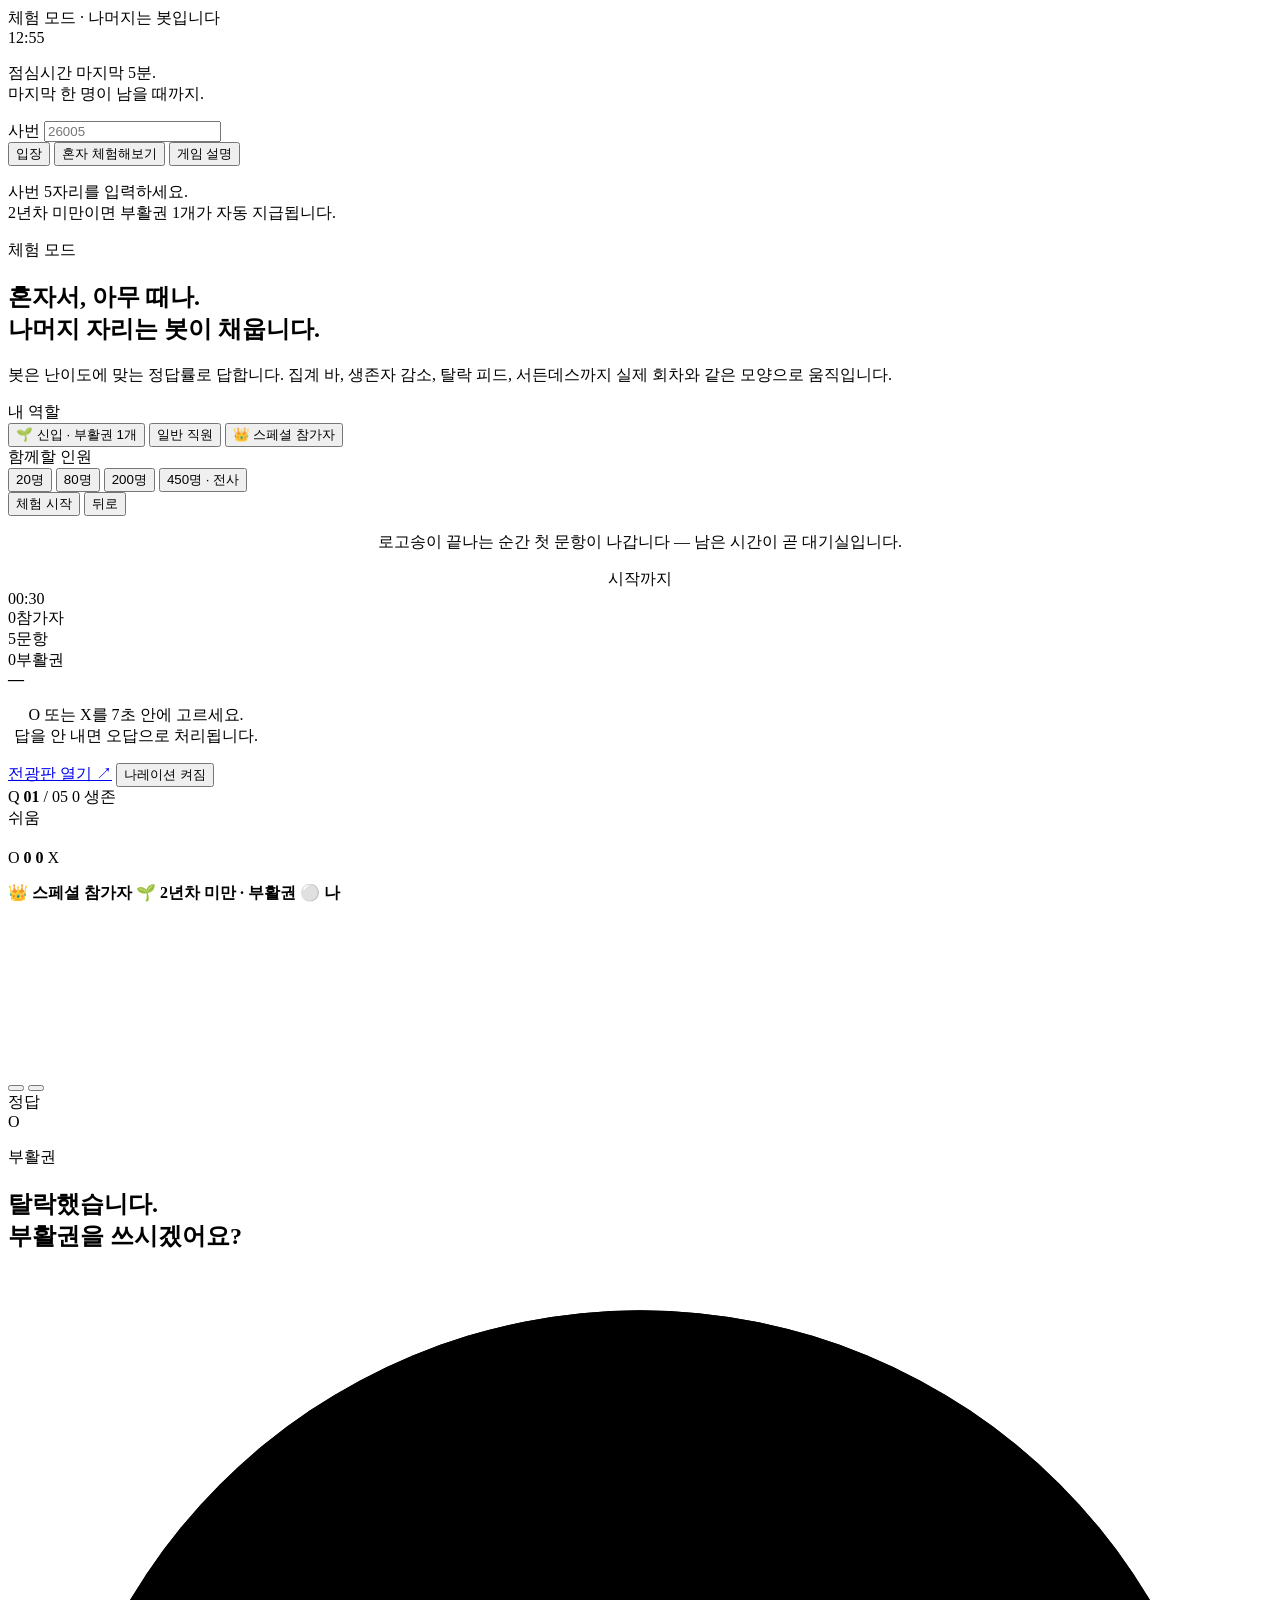
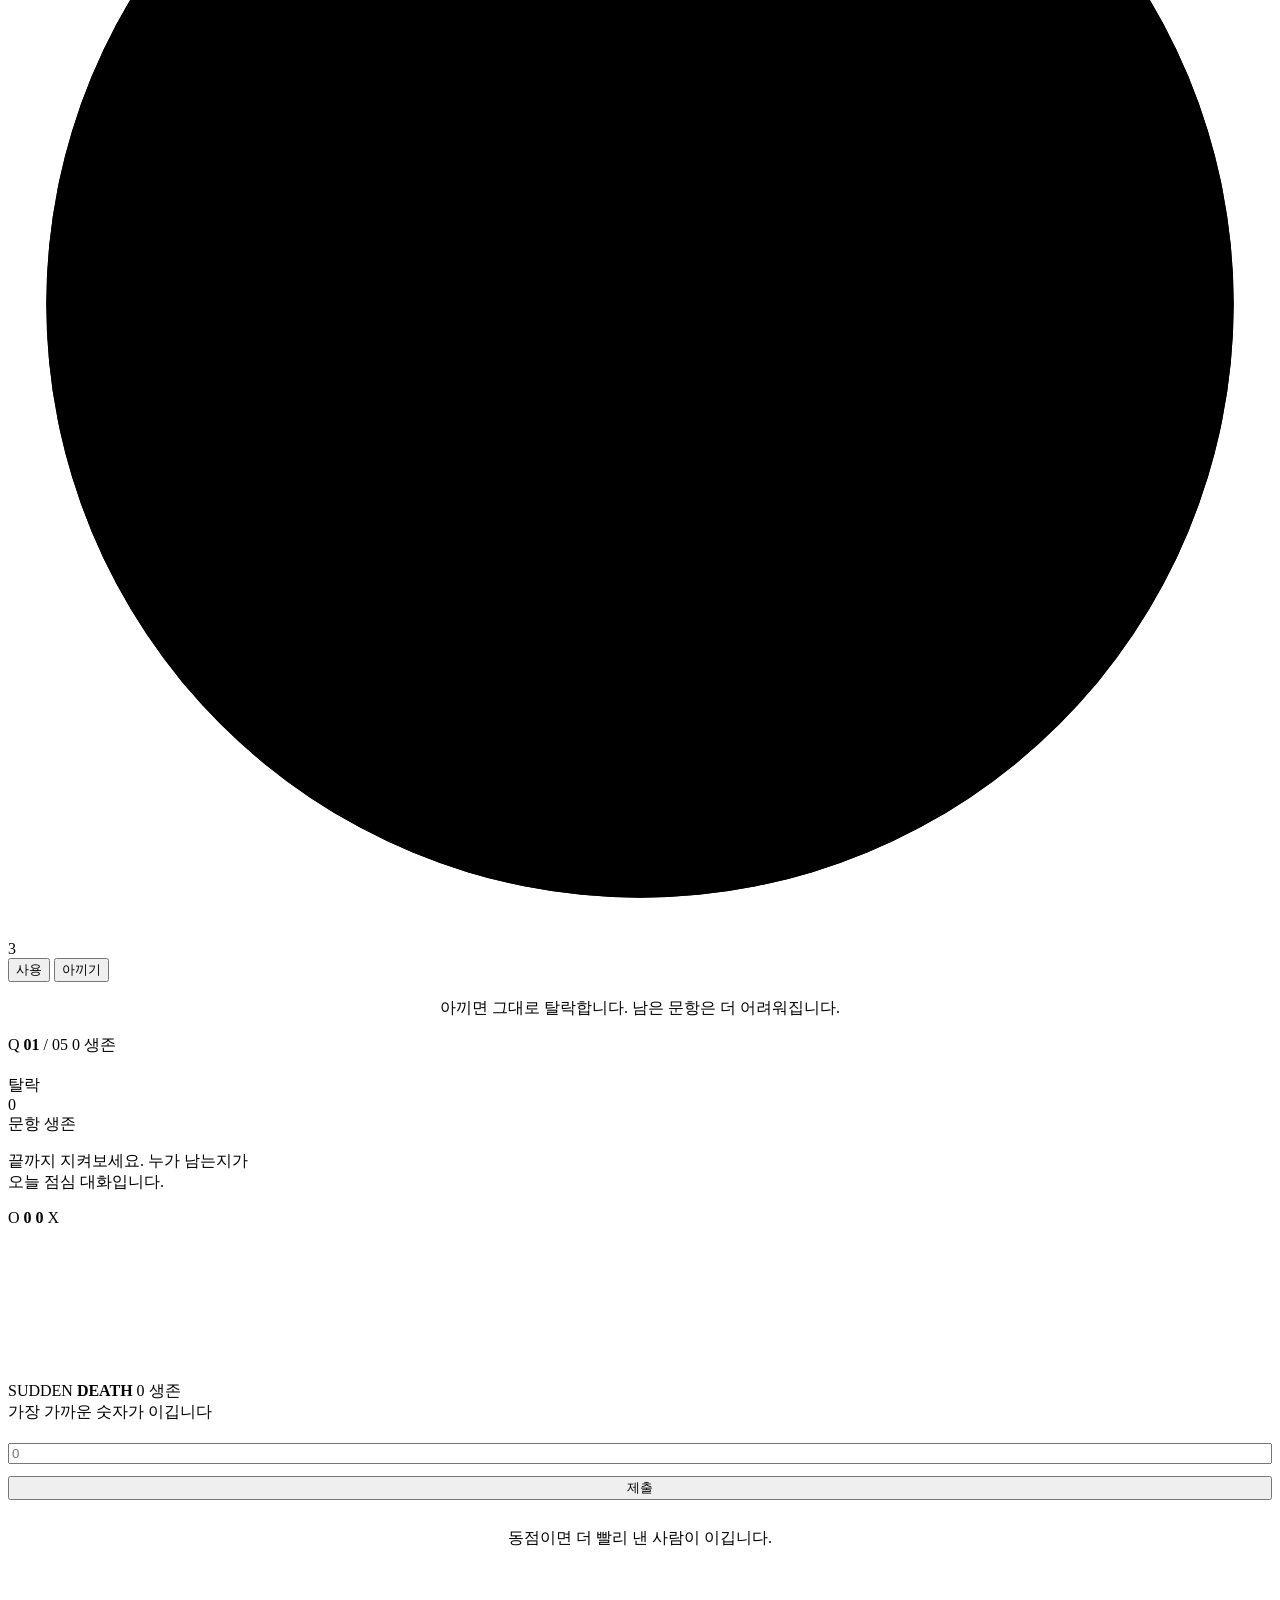
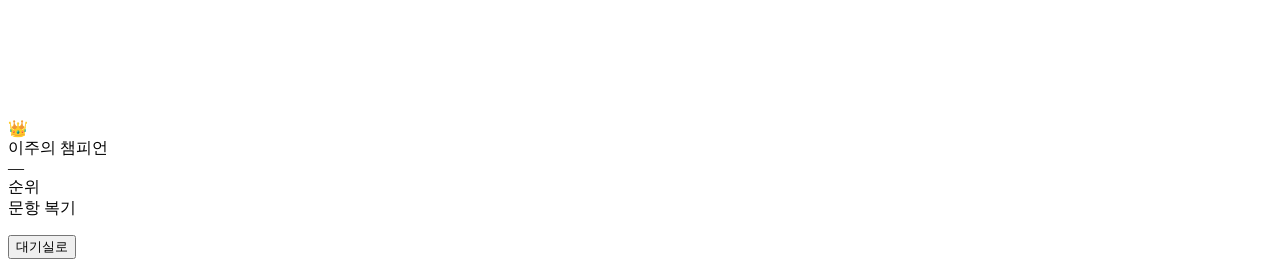
==== public/index.html @ fe52c565 "12시 55분은 서버가 지킨다 — 자동 개장, 전원 공통 로고송, 곡이 끝나면 시작 매주 월 12:50(KST) 서버가 스스로 대기실을 열고 12:55 정각 1번 문항 (리허설 오" ====
<!doctype html>
<html lang="ko">
<head>
<meta charset="utf-8">
<meta name="viewport" content="width=device-width, initial-scale=1, maximum-scale=1, viewport-fit=cover">
<meta name="theme-color" content="#EFEBE1">
<title>12:55</title>
<link rel="stylesheet" href="style.css">
</head>
<body data-screen="login">

<div class="guides" aria-hidden="true"></div>

<div class="demo-strip" id="demo-strip" aria-hidden="true">체험 모드 · 나머지는 봇입니다</div>

<!-- ══════════════════════════════════ 로그인 -->
<section class="screen" id="s-login">
  <div class="clock" aria-label="12시 55분">12<span class="colon">:</span>55</div>
  <p class="tagline">점심시간 마지막 5분.<br>마지막 한 명이 남을 때까지.</p>

  <form class="login-form" id="login-form" autocomplete="off">
    <div class="field">
      <label class="label" for="empId">사번</label>
      <input id="empId" name="empId" inputmode="numeric" pattern="\d{5}" maxlength="5"
             placeholder="26005" aria-describedby="login-hint" required>
    </div>
    <button class="btn btn-primary" type="submit" id="join-btn">입장</button>
    <button class="btn" type="button" id="demo-open">혼자 체험해보기</button>
    <button class="btn" type="button" id="spec-open">게임 설명</button>
    <p class="error" id="login-error" role="alert"></p>
    <p class="hint" id="login-hint">사번 5자리를 입력하세요.<br>2년차 미만이면 부활권 1개가 자동 지급됩니다.</p>
  </form>
</section>

<!-- ══════════════════════════════════ 체험 모드 -->
<section class="screen" id="s-demo">
  <div class="demo-body">
    <div>
      <div class="label">체험 모드</div>
      <h1 class="demo-title">혼자서, 아무 때나.<br>나머지 자리는 봇이 채웁니다.</h1>
      <p class="hint">봇은 난이도에 맞는 정답률로 답합니다. 집계 바, 생존자 감소, 탈락 피드, 서든데스까지 실제 회차와 같은 모양으로 움직입니다.</p>
    </div>

    <div class="opt" id="opt-role">
      <div class="label">내 역할</div>
      <div class="chips">
        <button class="chip" type="button" data-role="new" aria-pressed="true">🌱 신입 · 부활권 1개</button>
        <button class="chip" type="button" data-role="normal" aria-pressed="false">일반 직원</button>
        <button class="chip" type="button" data-role="vip" aria-pressed="false">👑 스페셜 참가자</button>
      </div>
    </div>

    <div class="opt">
      <div class="label">함께할 인원</div>
      <div class="chips">
        <button class="chip" type="button" data-bots="20" aria-pressed="false">20명</button>
        <button class="chip" type="button" data-bots="80" aria-pressed="true">80명</button>
        <button class="chip" type="button" data-bots="200" aria-pressed="false">200명</button>
        <button class="chip" type="button" data-bots="450" aria-pressed="false">450명 · 전사</button>
      </div>
    </div>

    <div class="demo-actions">
      <button class="btn btn-primary" id="demo-start">체험 시작</button>
      <button class="btn" id="demo-back">뒤로</button>
    </div>
    <p class="hint" style="text-align:center">로고송이 끝나는 순간 첫 문항이 나갑니다 — 남은 시간이 곧 대기실입니다.</p>
    <p class="error" id="demo-error" role="alert"></p>
  </div>
</section>

<!-- ══════════════════════════════════ 대기실 -->
<section class="screen" id="s-lobby">
  <p class="greeting" id="lobby-greet" role="status" aria-live="polite"></p>
  <p class="hint" id="next-game" hidden style="text-align:center"></p>
  <div class="label" style="text-align:center">시작까지</div>

  <div class="dial">
    <div class="ring"></div>
    <div class="ring ring-2"></div>
    <div class="countdown mono" id="lobby-countdown">00:30</div>
  </div>

  <div class="stat-row">
    <div class="stat"><span class="v mono" id="lobby-joined">0</span><span class="k">참가자</span></div>
    <div class="stat"><span class="v mono" id="lobby-questions">5</span><span class="k">문항</span></div>
    <div class="stat"><span class="v mono" id="lobby-revives">0</span><span class="k">부활권</span></div>
  </div>

  <div class="me-card" id="me-card">
    <strong id="me-name">—</strong>
    <span class="dept" id="me-dept"></span>
    <span id="me-badges"></span>
  </div>

  <p class="hint" style="text-align:center;max-width:32ch">
    O 또는 X를 7초 안에 고르세요.<br>답을 안 내면 오답으로 처리됩니다.
  </p>

  <button class="btn" id="lobby-demo" hidden>혼자 체험해보기</button>

  <div class="lobby-links">
    <a href="/board.html" target="_blank" rel="noopener">전광판 열기 ↗</a>
    <button type="button" id="narration-toggle" aria-pressed="true">나레이션 켜짐</button>
  </div>
</section>

<!-- ══════════════════════════════════ 문항 진행 -->
<section class="screen" id="s-question">
  <header class="topbar">
    <span class="qnum mono">Q <b id="q-index">01</b> / <span id="q-total">05</span></span>
    <span class="alive-chip mono"><i class="dot"></i><span id="q-alive">0</span> 생존</span>
  </header>

  <div class="timer" id="q-timer"><div class="fill" id="q-timer-fill"></div></div>

  <div class="qbody">
    <span class="diff" id="q-diff" data-d="easy"><i></i><i></i><i></i> <span id="q-diff-text">쉬움</span></span>
    <h1 class="qtext" id="q-text"></h1>
  </div>

  <div class="tally">
    <div class="tally-bar" aria-hidden="true">
      <span class="t-o" id="bar-o"></span>
      <span class="t-x" id="bar-x"></span>
    </div>
    <div class="tally-nums mono">
      <span>O <b id="num-o">0</b></span>
      <span><b id="num-x">0</b> X</span>
    </div>
    <p class="blind-note" id="blind-note" hidden></p>
  </div>

  <p class="caption" id="caption" role="status" aria-live="polite"></p>

  <div class="badge-legend" aria-hidden="true">
    <span>👑 <b>스페셜 참가자</b></span>
    <span>🌱 <b>2년차 미만 · 부활권</b></span>
    <span>⚪ <b>나</b></span>
  </div>

  <p class="send-state" id="send-state" role="status" aria-live="polite"></p>

  <p class="arm-note" id="q-arm-note" role="status" aria-live="polite" hidden>문항을 읽어드리는 중입니다</p>

  <!-- 게임장이 곧 버튼이다. 캔버스가 O·X 구역 상자를 그리고,
       그 상자 위치에 투명 버튼을 겹친다. 도면 좌표(crowd.js의 BOX)와 같은 비율이다. -->
  <div class="stage-wrap">
    <div class="crowd-box stage-main"><canvas id="crowd-canvas"></canvas></div>
    <button class="choice choice-o" id="btn-o" aria-pressed="false" aria-label="O, 맞다"></button>
    <button class="choice choice-x" id="btn-x" aria-pressed="false" aria-label="X, 아니다"></button>
  </div>
</section>

<!-- ══════════════════════════════════ 정답 공개 -->
<section class="screen" id="s-reveal">
  <div class="label">정답</div>
  <div class="verdict-glyph mono" id="rv-answer">O</div>
  <p class="verdict-line" id="rv-line"></p>

  <div class="evidence">
    <p id="rv-evidence"></p>
    <span class="src mono" id="rv-source"></span>
  </div>

  <div class="cull mono" id="rv-cull"></div>
</section>

<!-- ══════════════════════════════════ 부활권 -->
<section class="screen" id="s-revive">
  <div class="label">부활권</div>
  <h2 class="verdict-line">탈락했습니다.<br>부활권을 쓰시겠어요?</h2>

  <div class="revive-ring">
    <svg viewBox="0 0 132 132" aria-hidden="true">
      <circle class="track" cx="66" cy="66" r="62"></circle>
      <circle class="bar" id="revive-bar" cx="66" cy="66" r="62"
              stroke-dasharray="389.6" stroke-dashoffset="0"></circle>
    </svg>
    <span class="n mono" id="revive-count">3</span>
  </div>

  <div class="revive-actions">
    <button class="btn btn-primary" id="revive-use">사용</button>
    <button class="btn" id="revive-skip">아끼기</button>
  </div>
  <p class="hint" style="text-align:center">아끼면 그대로 탈락합니다. 남은 문항은 더 어려워집니다.</p>
</section>

<!-- ══════════════════════════════════ 탈락 / 관전 -->
<section class="screen" id="s-watch">
  <header class="topbar">
    <span class="qnum mono">Q <b id="w-index">01</b> / <span id="w-total">05</span></span>
    <span class="alive-chip mono"><i class="dot"></i><span id="w-alive">0</span> 생존</span>
  </header>

  <div class="qbody">
    <h1 class="qtext qtext-sm" id="w-text" aria-live="polite"></h1>
  </div>

  <div class="watch-body">
    <span class="dead-mark">탈락</span>
    <div class="big mono" id="w-survived">0</div>
    <div class="label">문항 생존</div>
    <p class="hint" id="w-note" style="max-width:30ch">끝까지 지켜보세요. 누가 남는지가 오늘 점심 대화입니다.</p>
  </div>

  <div class="tally">
    <div class="tally-bar" aria-hidden="true">
      <span class="t-o" id="w-bar-o"></span>
      <span class="t-x" id="w-bar-x"></span>
    </div>
    <div class="tally-nums mono">
      <span>O <b id="w-num-o">0</b></span>
      <span><b id="w-num-x">0</b> X</span>
    </div>
  </div>

  <div class="crowd-box"><canvas id="watch-canvas"></canvas></div>
</section>

<!-- ══════════════════════════════════ 서든데스 -->
<section class="screen" id="s-sudden">
  <header class="topbar">
    <span class="qnum mono">SUDDEN <b>DEATH</b></span>
    <span class="alive-chip mono"><i class="dot"></i><span id="sd-alive">0</span> 생존</span>
  </header>

  <div class="timer" id="sd-timer"><div class="fill" id="sd-timer-fill"></div></div>

  <div class="qbody">
    <span class="label">가장 가까운 숫자가 이깁니다</span>
    <h1 class="qtext" id="sd-text"></h1>
  </div>

  <form id="sudden-form" style="display:flex;flex-direction:column;gap:12px">
    <input class="sudden-input mono" id="sd-value" inputmode="numeric" placeholder="0" aria-label="답">
    <button class="btn btn-primary" type="submit" id="sd-submit">제출</button>
    <p class="hint" id="sd-note" style="text-align:center">동점이면 더 빨리 낸 사람이 이깁니다.</p>
  </form>
</section>

<!-- ══════════════════════════════════ 결과 -->
<section class="screen" id="s-result">
  <div class="crowd-box rooftop-box"><canvas id="result-canvas"></canvas></div>

  <div class="champ">
    <span class="crown" id="rs-crown">👑</span>
    <div class="label" id="rs-label">이주의 챔피언</div>
    <div class="name" id="rs-name">—</div>
    <div class="dept" id="rs-dept"></div>
  </div>

  <div id="rs-sudden-answer" class="evidence" hidden>
    <p id="rs-sudden-text"></p>
    <span class="src mono" id="rs-sudden-src"></span>
  </div>

  <div id="rs-vip" class="evidence" hidden>
    <p id="rs-vip-text"></p>
  </div>

  <div class="label">순위</div>
  <div class="rank-list" id="rs-ranking"></div>

  <div class="label">문항 복기</div>
  <div class="review-list" id="rs-review"></div>

  <div class="demo-actions" style="margin-top:16px">
    <button class="btn btn-primary" id="rs-replay" hidden>한 판 더</button>
    <button class="btn" id="rs-again">대기실로</button>
  </div>
</section>

<div class="ending" id="ending" hidden aria-live="polite">
  <canvas id="ending-canvas"></canvas>
</div>

<script src="music.js"></script>
<script src="roofimage.js"></script>
<script src="crowd.js"></script>
<script src="ending.js"></script>
<script src="sfx.js"></script>
<script src="commentary.js"></script>
<script src="app.js"></script>
</body>
</html>
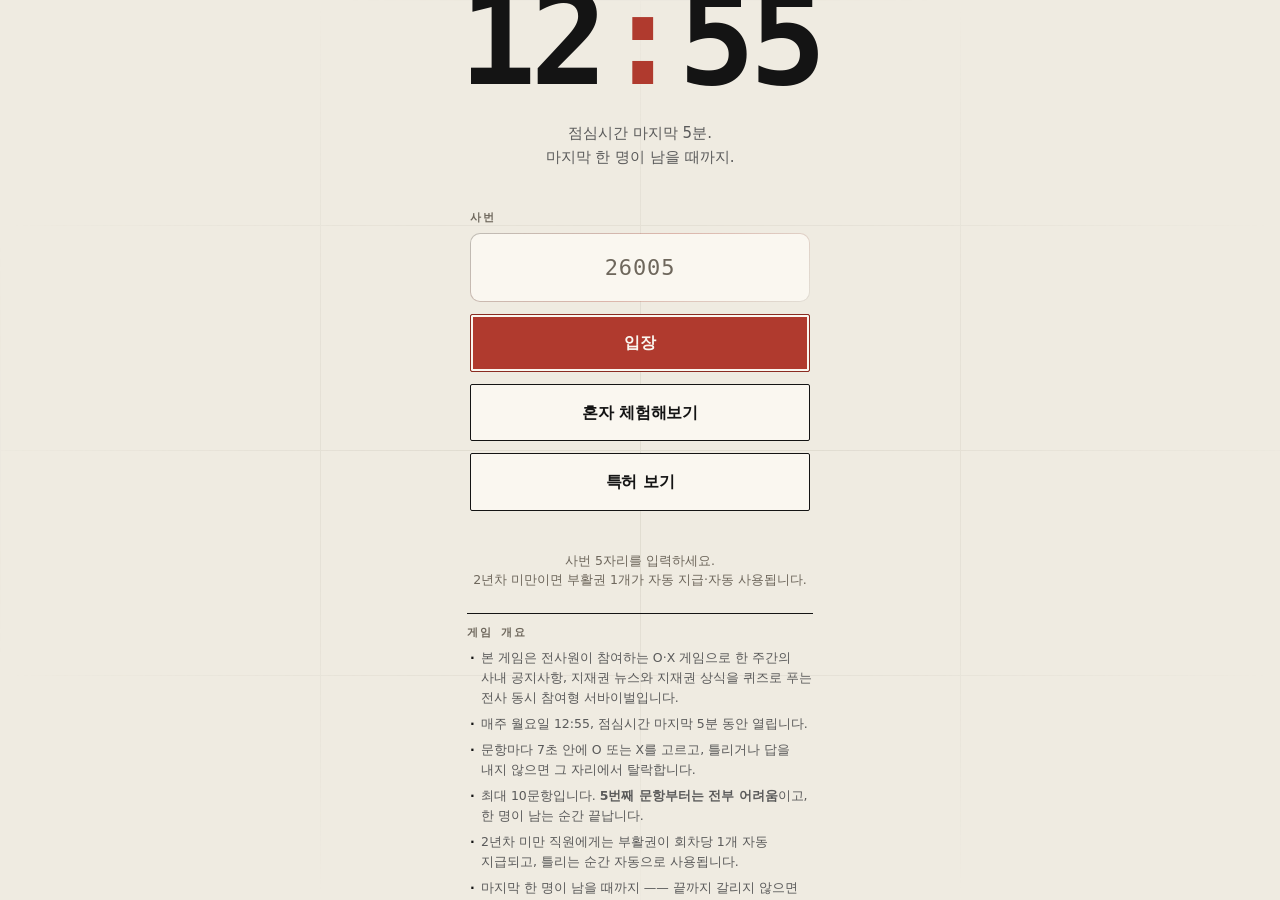
==== commit bcc2a210: "게임장을 도면으로 다시 세우고, 회차를 10문항으로 늘린다 화면 - 인물 기호에 팔과 굽은 다리, 잘록한 허리를 준다. 인원이 많아도 점으로 찍지 않는다 ——   400명이 모이는" ====
--- a/public/index.html
+++ b/public/index.html
@@ -26,10 +26,23 @@
     </div>
     <button class="btn btn-primary" type="submit" id="join-btn">입장</button>
     <button class="btn" type="button" id="demo-open">혼자 체험해보기</button>
-    <button class="btn" type="button" id="spec-open">게임 설명</button>
+    <button class="btn" type="button" id="spec-open">특허 보기</button>
     <p class="error" id="login-error" role="alert"></p>
-    <p class="hint" id="login-hint">사번 5자리를 입력하세요.<br>2년차 미만이면 부활권 1개가 자동 지급됩니다.</p>
+    <p class="hint" id="login-hint">사번 5자리를 입력하세요.<br>2년차 미만이면 부활권 1개가 자동 지급·자동 사용됩니다.</p>
   </form>
+
+  <!-- 게임 개요. 같은 문장이 spec.html의 (57) 요약과 [0003]에도 들어간다. -->
+  <section class="intro">
+    <div class="label">게임 개요</div>
+    <ul class="intro-list">
+      <li>본 게임은 전사원이 참여하는 O·X 게임으로 한 주간의 사내 공지사항, 지재권 뉴스와 지재권 상식을 퀴즈로 푸는 전사 동시 참여형 서바이벌입니다.</li>
+      <li>매주 월요일 12:55, 점심시간 마지막 5분 동안 열립니다.</li>
+      <li>문항마다 7초 안에 O 또는 X를 고르고, 틀리거나 답을 내지 않으면 그 자리에서 탈락합니다.</li>
+      <li>최대 10문항입니다. <b>5번째 문항부터는 전부 어려움</b>이고, 한 명이 남는 순간 끝납니다.</li>
+      <li>2년차 미만 직원에게는 부활권이 회차당 1개 자동 지급되고, 틀리는 순간 자동으로 사용됩니다.</li>
+      <li>마지막 한 명이 남을 때까지 —— 끝까지 갈리지 않으면 서든데스 숫자 문항으로 가립니다.</li>
+    </ul>
+  </section>
 </section>
 
 <!-- ══════════════════════════════════ 체험 모드 -->
@@ -44,9 +57,9 @@
     <div class="opt" id="opt-role">
       <div class="label">내 역할</div>
       <div class="chips">
-        <button class="chip" type="button" data-role="new" aria-pressed="true">🌱 신입 · 부활권 1개</button>
+        <button class="chip" type="button" data-role="new" aria-pressed="true">🌱 신입 · 부활권 1개(자동)</button>
         <button class="chip" type="button" data-role="normal" aria-pressed="false">일반 직원</button>
-        <button class="chip" type="button" data-role="vip" aria-pressed="false">👑 스페셜 참가자</button>
+        <button class="chip" type="button" data-role="vip" aria-pressed="false">👑 스페셜 게스트</button>
       </div>
     </div>
 
@@ -64,7 +77,6 @@
       <button class="btn btn-primary" id="demo-start">체험 시작</button>
       <button class="btn" id="demo-back">뒤로</button>
     </div>
-    <p class="hint" style="text-align:center">로고송이 끝나는 순간 첫 문항이 나갑니다 — 남은 시간이 곧 대기실입니다.</p>
     <p class="error" id="demo-error" role="alert"></p>
   </div>
 </section>
@@ -83,7 +95,7 @@
 
   <div class="stat-row">
     <div class="stat"><span class="v mono" id="lobby-joined">0</span><span class="k">참가자</span></div>
-    <div class="stat"><span class="v mono" id="lobby-questions">5</span><span class="k">문항</span></div>
+    <div class="stat"><span class="v mono" id="lobby-questions">10</span><span class="k">문항</span></div>
     <div class="stat"><span class="v mono" id="lobby-revives">0</span><span class="k">부활권</span></div>
   </div>
 
@@ -100,7 +112,6 @@
   <button class="btn" id="lobby-demo" hidden>혼자 체험해보기</button>
 
   <div class="lobby-links">
-    <a href="/board.html" target="_blank" rel="noopener">전광판 열기 ↗</a>
     <button type="button" id="narration-toggle" aria-pressed="true">나레이션 켜짐</button>
   </div>
 </section>
@@ -108,7 +119,7 @@
 <!-- ══════════════════════════════════ 문항 진행 -->
 <section class="screen" id="s-question">
   <header class="topbar">
-    <span class="qnum mono">Q <b id="q-index">01</b> / <span id="q-total">05</span></span>
+    <span class="qnum mono">Q <b id="q-index">01</b> / <span id="q-total">10</span></span>
     <span class="alive-chip mono"><i class="dot"></i><span id="q-alive">0</span> 생존</span>
   </header>
 
@@ -133,10 +144,14 @@
 
   <p class="caption" id="caption" role="status" aria-live="polite"></p>
 
-  <div class="badge-legend" aria-hidden="true">
-    <span>👑 <b>스페셜 참가자</b></span>
-    <span>🌱 <b>2년차 미만 · 부활권</b></span>
-    <span>⚪ <b>나</b></span>
+  <!-- 범례. 도면의 부호 설명과 같은 자리이므로 괘선 상자로 묶어 화면에서 떠 있게 한다. -->
+  <div class="legend" aria-hidden="true">
+    <div class="legend-row">
+      <span class="lg lg-vip"><i>👑</i><b>스페셜 게스트</b></span>
+      <span class="lg lg-new"><i>🌱</i><b>2년차 미만 · 부활권</b></span>
+      <span class="lg lg-me"><i>↖</i><b>本人 · 나</b></span>
+    </div>
+    <div class="legend-row legend-div" id="legend-div"></div>
   </div>
 
   <p class="send-state" id="send-state" role="status" aria-live="polite"></p>
@@ -166,31 +181,10 @@
   <div class="cull mono" id="rv-cull"></div>
 </section>
 
-<!-- ══════════════════════════════════ 부활권 -->
-<section class="screen" id="s-revive">
-  <div class="label">부활권</div>
-  <h2 class="verdict-line">탈락했습니다.<br>부활권을 쓰시겠어요?</h2>
-
-  <div class="revive-ring">
-    <svg viewBox="0 0 132 132" aria-hidden="true">
-      <circle class="track" cx="66" cy="66" r="62"></circle>
-      <circle class="bar" id="revive-bar" cx="66" cy="66" r="62"
-              stroke-dasharray="389.6" stroke-dashoffset="0"></circle>
-    </svg>
-    <span class="n mono" id="revive-count">3</span>
-  </div>
-
-  <div class="revive-actions">
-    <button class="btn btn-primary" id="revive-use">사용</button>
-    <button class="btn" id="revive-skip">아끼기</button>
-  </div>
-  <p class="hint" style="text-align:center">아끼면 그대로 탈락합니다. 남은 문항은 더 어려워집니다.</p>
-</section>
-
 <!-- ══════════════════════════════════ 탈락 / 관전 -->
 <section class="screen" id="s-watch">
   <header class="topbar">
-    <span class="qnum mono">Q <b id="w-index">01</b> / <span id="w-total">05</span></span>
+    <span class="qnum mono">Q <b id="w-index">01</b> / <span id="w-total">10</span></span>
     <span class="alive-chip mono"><i class="dot"></i><span id="w-alive">0</span> 생존</span>
   </header>
 
@@ -233,11 +227,17 @@
     <h1 class="qtext" id="sd-text"></h1>
   </div>
 
-  <form id="sudden-form" style="display:flex;flex-direction:column;gap:12px">
-    <input class="sudden-input mono" id="sd-value" inputmode="numeric" placeholder="0" aria-label="답">
-    <button class="btn btn-primary" type="submit" id="sd-submit">제출</button>
-    <p class="hint" id="sd-note" style="text-align:center">동점이면 더 빨리 낸 사람이 이깁니다.</p>
-  </form>
+  <p class="hint" id="sd-note" style="text-align:center">동점이면 더 빨리 낸 사람이 이깁니다.</p>
+
+  <!-- 서든데스도 같은 게임장에서 치른다. O·X 구역이 있던 자리에 숫자 입력 칸이 놓인다 ——
+       판이 사라지면 마지막 문항만 다른 게임처럼 보인다. 칸의 좌표는 crowd.js가 준다. -->
+  <div class="stage-wrap">
+    <div class="crowd-box stage-main"><canvas id="sudden-canvas"></canvas></div>
+    <form class="sudden-pad" id="sudden-form">
+      <input class="sudden-input mono" id="sd-value" inputmode="numeric" placeholder="0" aria-label="답">
+      <button class="btn btn-primary" type="submit" id="sd-submit">제출</button>
+    </form>
+  </div>
 </section>
 
 <!-- ══════════════════════════════════ 결과 -->
--- a/public/style.css
+++ b/public/style.css
@@ -0,0 +1,1190 @@
+/* ═══════════════════════════════════════════════════════════════
+   12:55 — 디자인 시스템
+
+   CONSTRAINTS CARD
+     FONT   명조(제목·본문) + 고딕(라벨) + ui-monospace(숫자·부호)
+     STYLE  등록특허공보. 크림 용지에 먹 선화, 인주 빨강 단 하나의 강조색.
+            세계관은 명세서 · 도면 · 부호의 설명. INID 괄호 숫자가 서명이다.
+     MODE   라이트 전용. 의도적 단일 테마이므로 모든 색을 명시적으로 칠한다.
+
+     인주는 판정에만 쓴다. 정답이 공개될 때만 화면에 빨강이 등장하므로
+     그 색을 보는 것이 곧 결과를 아는 것이다. 다른 곳에 쓰면 그 힘이 죽는다.
+
+   존 규칙 (상충하는 원칙의 해소)
+     참여자 화면 — 극적이어도 된다. 스큐어모픽 O/X 버튼, 글로우, 플래시 허용.
+     전광판 화면 — 가독성이 분위기를 이긴다. 하드 그리드, 낮은 라운딩,
+                   그림자 최소, 글로우 금지. 3m 거리 판독이 절대 기준.
+   ═══════════════════════════════════════════════════════════════ */
+
+:root {
+  /* ── 지면과 표면. 공보 용지다. */
+  --ground: #EFEBE1;
+  --surface: #FAF7F0;
+  --surface-2: #FFFFFF;
+  --surface-3: #F2EEE4;
+
+  /* ── 글자 */
+  --ink: #141414;
+  --ink-2: #5A5A5A;
+  --ink-3: #6E675C;   /* 지면 위에서 4.5:1을 넘기는 하한. 전광판 3m 판독이 기준이다. */
+
+  /* ── 괘선 */
+  --line: #C8C2B6;
+  --line-2: #A79F90;
+
+  /* ── 단일 강조색은 인주다. 판정에만 쓴다. */
+  --amber: #B03A2E;
+  --amber-deep: #8A2B21;
+  --amber-soft: rgba(176, 58, 46, 0.10);
+
+  /* ── 의미색. 도면에서 생사는 색이 아니라 선으로 가른다. */
+  --live: #1F1F1F;
+  --live-soft: rgba(20, 20, 20, 0.06);
+  --out: #B03A2E;
+  --out-soft: rgba(176, 58, 46, 0.10);
+
+  /* ── 이징. 진입은 ease-out, 이탈은 ease-in으로 더 짧게. */
+  --ease-out-soft: cubic-bezier(0.25, 0.46, 0.45, 0.94);
+  --ease-out: cubic-bezier(0.215, 0.61, 0.355, 1);
+  --ease-out-hard: cubic-bezier(0.165, 0.84, 0.44, 1);
+  --ease-expo: cubic-bezier(0.19, 1, 0.22, 1);
+  --ease-editorial: cubic-bezier(0.16, 1, 0.3, 1);
+  --ease-in: cubic-bezier(0.4, 0, 1, 1);
+
+  /* ── 듀레이션 */
+  --t-press: 120ms;
+  --t-control: 180ms;
+  --t-pop: 260ms;
+  --t-enter: 600ms;
+  --t-reveal: 800ms;
+  --t-hero: 1200ms;
+  --t-glow-in: 600ms;
+  --t-glow-out: 500ms;
+
+  /* ── 간격 */
+  --sp-1: 8px;
+  --sp-2: 16px;
+  --sp-3: 24px;
+
+  --mono: ui-monospace, SFMono-Regular, "SF Mono", "Cascadia Mono", Menlo, Consolas, monospace;
+  --sans: "Malgun Gothic", "맑은 고딕", "Apple SD Gothic Neo", system-ui, -apple-system, sans-serif;
+  /* 공보 본문은 명조다. 바탕/Batang은 국내 어느 기기에나 있어 내려받을 것이 없다. */
+  --serif: "Nanum Myeongjo", Batang, 바탕, "Apple SD Gothic Neo", serif;
+}
+
+/* ─────────────────────────────────────────────── 기본 */
+
+* { box-sizing: border-box; }
+
+html, body { height: 100%; }
+
+body {
+  margin: 0;
+  background: var(--ground);
+  color: var(--ink);
+  font-family: var(--sans);
+  font-size: 16px;
+  line-height: 1.6;
+  -webkit-font-smoothing: antialiased;
+  -webkit-tap-highlight-color: transparent;
+  word-break: keep-all;
+  overflow: hidden;
+  overscroll-behavior: none;
+}
+
+button { font: inherit; color: inherit; border: 0; background: none; cursor: pointer; }
+input { font: inherit; color: inherit; }
+
+:focus-visible {
+  outline: 2px solid var(--amber);
+  outline-offset: 3px;
+}
+
+.mono {
+  font-family: var(--mono);
+  font-variant-numeric: tabular-nums;
+  letter-spacing: -0.02em;
+}
+
+.label {
+  font-family: var(--mono);
+  font-size: 11px;
+  letter-spacing: 0.16em;
+  text-transform: uppercase;
+  color: var(--ink-3);
+  font-weight: 600;
+}
+
+.sr { position: absolute; width: 1px; height: 1px; overflow: hidden; clip: rect(0 0 0 0); }
+
+/* ─────────────────────────────────────────────── 구조 격자 */
+
+.guides {
+  position: fixed;
+  inset: 0;
+  pointer-events: none;
+  z-index: 0;
+  background:
+    linear-gradient(var(--line) 1px, transparent 1px) 0 0 / 100% 25%,
+    linear-gradient(90deg, var(--line) 1px, transparent 1px) 0 0 / 25% 100%;
+  opacity: 0.35;
+  mask-image: radial-gradient(ellipse at center, #000 20%, transparent 78%);
+  -webkit-mask-image: radial-gradient(ellipse at center, #000 20%, transparent 78%);
+}
+
+/* ─────────────────────────────────────────────── 화면 전환 */
+
+.screen {
+  position: fixed;
+  inset: 0;
+  z-index: 1;
+  display: none;
+  flex-direction: column;
+  padding: max(20px, env(safe-area-inset-top)) 20px max(20px, env(safe-area-inset-bottom));
+}
+
+body[data-screen="login"]  #s-login,
+body[data-screen="demo"]   #s-demo,
+body[data-screen="lobby"]  #s-lobby,
+body[data-screen="question"] #s-question,
+body[data-screen="reveal"] #s-reveal,
+body[data-screen="watch"]  #s-watch,
+body[data-screen="sudden"] #s-sudden,
+body[data-screen="result"] #s-result { display: flex; }
+
+.screen > * { position: relative; }
+
+/* ─────────────────────────────────────────────── 체험 모드
+   실전 회차와 헷갈리면 안 되므로 진행 내내 상단 띠로 알린다.
+   띠가 내용을 가리지 않도록 체험 중에만 화면 패딩을 밀어준다. */
+
+.demo-strip {
+  position: fixed;
+  top: 0;
+  left: 0;
+  right: 0;
+  z-index: 4;
+  display: none;
+  padding: calc(env(safe-area-inset-top) + 5px) 12px 5px;
+  text-align: center;
+  font-family: var(--mono);
+  font-size: 11px;
+  font-weight: 700;
+  letter-spacing: 0.14em;
+  color: #FAF7F0;
+  background: var(--amber);
+}
+
+body[data-demo="1"] .demo-strip { display: block; }
+
+body[data-demo="1"] .screen {
+  padding-top: calc(max(20px, env(safe-area-inset-top)) + 26px);
+}
+
+#s-demo { justify-content: center; overflow-y: auto; }
+
+.demo-body {
+  display: flex;
+  flex-direction: column;
+  gap: var(--sp-3);
+  width: min(420px, 100%);
+  margin: auto;
+  padding: 20px 0;
+}
+
+.demo-title {
+  font-family: var(--serif);
+  font-size: clamp(23px, 6vw, 30px);
+  font-weight: 700;
+  letter-spacing: -0.025em;
+  line-height: 1.4;
+  margin: 6px 0 10px;
+  text-wrap: balance;
+}
+
+.opt { display: flex; flex-direction: column; gap: 10px; }
+
+.chips { display: flex; gap: 8px; flex-wrap: wrap; }
+
+/* 공보에 알약 모양은 없다. 네모난 항목 상자다. */
+.chip {
+  padding: 11px 16px;
+  border-radius: 2px;
+  background: var(--surface);
+  border: 1px solid var(--line-2);
+  font-size: 14px;
+  letter-spacing: -0.01em;
+  transition: border-color var(--t-control) var(--ease-out),
+              color var(--t-control) var(--ease-out),
+              background var(--t-control) var(--ease-out);
+}
+
+.chip[aria-pressed="true"] {
+  border-color: var(--amber-deep);
+  color: var(--amber-deep);
+  background: var(--amber-soft);
+  font-weight: 700;
+  box-shadow: inset 0 0 0 2px var(--surface), inset 0 0 0 3px var(--amber-deep);
+}
+
+.demo-actions { display: grid; grid-template-columns: 1fr auto; gap: 10px; }
+
+/* ─────────────────────────────────────────────── 시계 */
+
+.clock {
+  font-family: var(--mono);
+  font-variant-numeric: tabular-nums;
+  font-weight: 700;
+  letter-spacing: -0.045em;
+  line-height: 0.9;
+  display: flex;
+  align-items: baseline;
+  justify-content: center;
+  gap: 0.02em;
+}
+
+.clock .colon {
+  color: var(--amber);
+  animation: blink 2s steps(1, end) infinite;
+}
+
+@keyframes blink { 0%, 55% { opacity: 1; } 56%, 100% { opacity: 0.2; } }
+
+/* ─────────────────────────────────────────────── 로그인 */
+
+#s-login {
+  justify-content: center;
+  align-items: center;
+  gap: var(--sp-3);
+  text-align: center;
+  /* 게임 개요가 붙으면서 작은 폰에서는 한 화면을 넘긴다. 로그인은 잘리면 안 되는 화면이다. */
+  overflow-y: auto;
+  -webkit-overflow-scrolling: touch;
+}
+
+#s-login .clock { font-size: clamp(72px, 24vw, 128px); }
+
+#s-login .tagline {
+  color: var(--ink-2);
+  max-width: 30ch;
+  margin: 0;
+  font-size: 15px;
+}
+
+.login-form {
+  display: flex;
+  flex-direction: column;
+  gap: 12px;
+  width: min(340px, 100%);
+  margin-top: var(--sp-2);
+}
+
+.field {
+  display: flex;
+  flex-direction: column;
+  gap: 6px;
+  text-align: left;
+}
+
+.field input {
+  width: 100%;
+  padding: 16px 18px;
+  border-radius: 10px;
+  background: var(--surface);
+  border: 1px solid transparent;
+  background:
+    linear-gradient(var(--surface), var(--surface)) padding-box,
+    linear-gradient(135deg, rgba(20, 20, 20, 0.22), rgba(176, 58, 46, 0.3), rgba(20, 20, 20, 0.06)) border-box;
+  font-family: var(--mono);
+  font-variant-numeric: tabular-nums;
+  font-size: 22px;
+  letter-spacing: 0.08em;
+  text-align: center;
+  transition: box-shadow var(--t-control) var(--ease-out);
+}
+
+.field input::placeholder { color: var(--ink-3); letter-spacing: 0.04em; }
+.field input:focus { outline: none; box-shadow: 0 0 0 3px var(--amber-soft); }
+
+.hint { font-size: 12.5px; color: var(--ink-3); margin: 0; line-height: 1.55; }
+.error { font-size: 13px; color: var(--out); margin: 0; min-height: 1.2em; }
+
+/* ─────────────────────────────────────────────── 버튼 */
+
+.btn {
+  padding: 15px 22px;
+  border-radius: 2px;
+  font-weight: 700;
+  font-size: 16px;
+  letter-spacing: -0.01em;
+  background: var(--surface);
+  border: 1.5px solid var(--ink);
+  color: var(--ink);
+  box-shadow: none;
+  transition: transform var(--t-press) var(--ease-out-soft),
+              box-shadow var(--t-control) var(--ease-out);
+}
+
+.btn:active { transform: translateY(1px); box-shadow: inset 0 4px 10px rgba(20, 20, 20, 0.10); }
+
+/* 접수 도장을 누르는 버튼. 인쇄물이므로 광택도 그라디언트도 없다. */
+.btn-primary {
+  background: var(--amber);
+  color: var(--surface);
+  border-color: var(--amber-deep);
+  box-shadow: inset 0 0 0 2px var(--surface), inset 0 0 0 3.5px var(--amber);
+}
+.btn-primary:hover { background: var(--amber-deep); }
+
+.btn:disabled { opacity: 0.4; cursor: default; }
+
+/* ─────────────────────────────────────────────── 대기실 */
+
+#s-lobby { justify-content: center; align-items: center; gap: var(--sp-2); text-align: center; }
+
+.countdown {
+  font-family: var(--mono);
+  font-variant-numeric: tabular-nums;
+  font-size: clamp(60px, 20vw, 104px);
+  font-weight: 700;
+  letter-spacing: -0.05em;
+  line-height: 1;
+  color: var(--amber);
+}
+
+.dial {
+  position: relative;
+  width: min(260px, 70vw);
+  aspect-ratio: 1;
+  display: grid;
+  place-items: center;
+  margin: 4px 0;
+}
+
+.dial .ring {
+  position: absolute;
+  inset: 0;
+  border-radius: 50%;
+  border: 1px solid var(--line-2);
+}
+
+.dial .ring::after {
+  content: "";
+  position: absolute;
+  inset: -1px;
+  border-radius: 50%;
+  border: 1px solid transparent;
+  border-top-color: var(--amber);
+  animation: spin 8s linear infinite;
+}
+
+.dial .ring-2 { inset: 16px; opacity: 0.5; }
+.dial .ring-2::after { animation-duration: 13s; animation-direction: reverse; border-top-color: var(--line-2); }
+
+@keyframes spin { to { transform: rotate(360deg); } }
+
+.stat-row {
+  display: flex;
+  gap: 1px;
+  background: var(--line);
+  border-radius: 10px;
+  overflow: hidden;
+  width: min(400px, 100%);
+}
+
+.stat {
+  flex: 1;
+  background: var(--surface);
+  padding: 14px 10px;
+  display: flex;
+  flex-direction: column;
+  gap: 2px;
+  align-items: center;
+}
+
+.stat .v {
+  font-family: var(--mono);
+  font-variant-numeric: tabular-nums;
+  font-size: 26px;
+  font-weight: 700;
+  letter-spacing: -0.03em;
+}
+
+.stat .k { font-size: 11px; color: var(--ink-3); letter-spacing: 0.04em; }
+
+.me-card {
+  display: flex;
+  align-items: center;
+  gap: 10px;
+  padding: 12px 18px;
+  border-radius: 100px;
+  background: var(--surface);
+  border: 1px solid transparent;
+  background:
+    linear-gradient(var(--surface), var(--surface)) padding-box,
+    linear-gradient(135deg, rgba(20, 20, 20, 0.2), rgba(176, 58, 46, 0.28), rgba(20, 20, 20, 0.05)) border-box;
+  font-size: 14.5px;
+}
+
+.me-card .dept { color: var(--ink-3); font-size: 13px; }
+
+.badge {
+  font-size: 11px;
+  font-weight: 700;
+  padding: 2px 8px;
+  border-radius: 100px;
+  letter-spacing: 0.02em;
+}
+
+.badge-new { background: var(--live-soft); color: var(--live); border: 1px solid currentColor; }
+.badge-vip { background: var(--amber-soft); color: var(--amber); border: 1px solid currentColor; }
+
+/* ─────────────────────────────────────────────── 문항 진행 */
+
+/* 위에서 아래로: 문항 → 집계 → O·X 버튼 → 무대.
+   무대가 남는 공간을 전부 가져가므로 space-between이 아니라 자연 적층이다. */
+#s-question, #s-watch, #s-sudden { gap: 14px; }
+#s-sudden { justify-content: space-between; }
+
+.topbar {
+  display: flex;
+  align-items: center;
+  justify-content: space-between;
+  gap: 12px;
+  flex: 0 0 auto;
+}
+
+.qnum {
+  font-family: var(--mono);
+  font-size: 13px;
+  font-weight: 700;
+  letter-spacing: 0.1em;
+  color: var(--ink-3);
+}
+
+.qnum b { color: var(--amber); }
+
+.alive-chip {
+  display: flex;
+  align-items: center;
+  gap: 7px;
+  font-family: var(--mono);
+  font-variant-numeric: tabular-nums;
+  font-size: 14px;
+  font-weight: 700;
+  padding: 5px 12px;
+  border-radius: 100px;
+  background: var(--surface);
+  border: 1px solid var(--line-2);
+}
+
+.alive-chip .dot {
+  width: 7px; height: 7px; border-radius: 50%;
+  background: var(--live);
+  box-shadow: 0 0 0 3px var(--live-soft);
+}
+
+/* 타이머 — 남은 시간 자체가 정보이므로 폭 애니메이션이 아니라 transform으로 그린다 */
+.timer {
+  position: relative;
+  height: 6px;
+  border-radius: 100px;
+  background: var(--surface-2);
+  overflow: hidden;
+  flex: 0 0 auto;
+}
+
+.timer .fill {
+  position: absolute;
+  inset: 0;
+  transform-origin: left center;
+  background: linear-gradient(90deg, var(--amber-deep), var(--amber));
+  will-change: transform;
+}
+
+.timer.urgent .fill { background: var(--out); }
+
+/* 군중 — 폰에서는 O/X 버튼이 여전히 최우선이므로 상단에 작게 둔다.
+   진짜 쇼는 전광판이 담당한다. */
+/* 화면 맨 아래가 무대다. 남는 세로를 전부 가져간다.
+   위 O·X 발판과 아래 군중이 같이 들어가야 하므로 최소 높이를 지킨다. */
+.crowd-box {
+  flex: 1 1 auto;
+  min-height: 150px;
+  border-radius: 2px;   /* 도면에 둥근 모서리는 없다 */
+  overflow: hidden;
+  background: var(--surface);
+  border: 1px solid var(--line);
+}
+
+.crowd-box canvas { display: block; width: 100%; height: 100%; }
+
+/* 결과 화면 상단의 옥상. 챔피언이 도시를 내려다보는 그림이다. */
+.rooftop-box {
+  flex: 0 0 auto;
+  height: clamp(180px, 32vh, 300px);
+  margin-bottom: -8px;
+}
+
+/* 배지 범례 — 왕관과 새싹이 무슨 뜻인지 알려준다 */
+/* ── 범례 —— 도면의 「부호의 설명」
+   예전에는 회색 잔글씨 한 줄이었다. 게임장 위에서 왕관과 새싹을 찾아야 하는데
+   정작 그 뜻을 적어 둔 줄이 배경에 묻혀 아무도 읽지 않았다. 공보의 부호 설명처럼
+   괘선 상자로 묶고, 표식은 실제 화면에 그려지는 크기와 비슷하게 키운다. */
+.legend {
+  flex: 0 0 auto;
+  border: 1px solid var(--line-2);
+  border-left: 3px solid var(--ink);
+  background: var(--surface);
+  padding: 7px 10px;
+  display: flex;
+  flex-direction: column;
+  gap: 5px;
+}
+
+.legend-row {
+  display: flex;
+  gap: 6px 14px;
+  justify-content: center;
+  flex-wrap: wrap;
+  align-items: center;
+}
+
+.lg {
+  display: inline-flex;
+  align-items: center;
+  gap: 5px;
+  font-size: 12px;
+  line-height: 1;
+  color: var(--ink-2);
+  white-space: nowrap;
+}
+
+.lg i { font-style: normal; font-size: 15px; line-height: 1; }
+.lg b { color: var(--ink); font-weight: 700; letter-spacing: -0.01em; }
+.lg-me i { font-family: var(--mono, ui-monospace, monospace); font-weight: 700; }
+
+/* 본부색 —— 사람 몸통에 칠해지는 그 색을 그대로 네모로 찍는다 */
+.legend-div { gap: 4px 10px; }
+
+.lg-div {
+  display: inline-flex;
+  align-items: center;
+  gap: 4px;
+  font-size: 11px;
+  color: var(--ink-2);
+  white-space: nowrap;
+}
+
+.lg-div .sw {
+  width: 11px; height: 11px;
+  border: 1px solid var(--ink);
+  background: currentColor;
+  flex: 0 0 auto;
+}
+
+/* ── 게임 개요 (로그인 화면) —— 공보의 (57) 요약과 같은 문장이다 */
+.intro {
+  text-align: left;
+  border-top: 1.5px solid var(--ink);
+  padding-top: 10px;
+  display: flex;
+  flex-direction: column;
+  gap: 6px;
+  width: 100%;
+  max-width: 34ch;
+}
+
+.intro-list {
+  margin: 0;
+  padding: 0;
+  list-style: none;
+  display: flex;
+  flex-direction: column;
+  gap: 6px;
+}
+
+.intro-list li {
+  position: relative;
+  padding-left: 14px;
+  text-align: left;   /* #s-login이 가운데 정렬이라 그대로 두면 글머리표가 허공에 뜬다 */
+  font-size: 12.5px;
+  line-height: 1.6;
+  color: var(--ink-2);
+  text-wrap: pretty;
+}
+
+.intro-list li::before {
+  content: "·";
+  position: absolute;
+  left: 3px;
+  top: 0;
+  font-weight: 700;
+  color: var(--ink);
+}
+
+.qbody {
+  flex: 0 0 auto;
+  display: flex;
+  flex-direction: column;
+  gap: 10px;
+  min-height: 0;
+}
+
+/* 문항은 명세서 본문이다. 명조로 짠다. */
+.qtext {
+  font-family: var(--serif);
+  font-size: clamp(21px, 5.6vw, 32px);
+  font-weight: 700;
+  line-height: 1.45;
+  letter-spacing: -0.02em;
+  text-wrap: balance;
+  margin: 0;
+}
+
+/* 마스크 워드 리빌 — 아래에서 솟아오른다 */
+.wmask { display: inline-block; overflow: hidden; vertical-align: top; }
+
+.word {
+  display: inline-block;
+  transform: translateY(110%);
+  transition: transform var(--t-reveal) var(--ease-expo);
+  transition-delay: calc(var(--i) * 35ms);
+  will-change: transform;
+}
+
+.is-revealed .word { transform: translateY(0); }
+
+.diff {
+  display: inline-flex;
+  align-items: center;
+  gap: 6px;
+  font-family: var(--mono);
+  font-size: 11px;
+  letter-spacing: 0.12em;
+  text-transform: uppercase;
+  color: var(--ink-3);
+}
+
+.diff i { width: 5px; height: 5px; border-radius: 1px; background: var(--line-2); font-style: normal; }
+.diff[data-d="easy"] i:nth-child(-n+1),
+.diff[data-d="medium"] i:nth-child(-n+2),
+.diff[data-d="hard"] i:nth-child(-n+3) { background: var(--amber); }
+
+/* ─────────────────────────────────────────────── 집계 바 */
+
+.tally { display: flex; flex-direction: column; gap: 6px; flex: 0 0 auto; }
+
+.tally-bar {
+  display: flex;
+  height: 8px;
+  border-radius: 100px;
+  overflow: hidden;
+  background: var(--surface-2);
+}
+
+.tally-bar span {
+  display: block;
+  transition: flex-grow var(--t-pop) var(--ease-out-soft);
+  flex-grow: 1;
+  flex-basis: 0;
+}
+
+.tally-bar .t-o { background: var(--ink-2); }
+.tally-bar .t-x { background: var(--surface-3); }
+
+.tally-nums {
+  display: flex;
+  justify-content: space-between;
+  font-family: var(--mono);
+  font-variant-numeric: tabular-nums;
+  font-size: 12.5px;
+  color: var(--ink-3);
+}
+
+/* ── 중계 자막
+   소리가 안 나오는 환경에서도 진행이 끊기지 않아야 한다. 자막이 먼저고 음성이 나중이다. */
+.caption {
+  margin: 0;
+  min-height: 1.5em;
+  flex: 0 0 auto;
+  display: flex;
+  flex-direction: column;
+  gap: 6px;
+  justify-content: flex-end;   /* 새 줄이 아래에서 올라온다 */
+}
+
+.cap-line {
+  margin: 0;
+  font-size: 14.5px;
+  line-height: 1.5;
+  color: var(--ink-2);
+  text-wrap: pretty;
+  animation: capIn var(--t-control) var(--ease-out);
+}
+
+@keyframes capIn { from { opacity: 0; transform: translateY(4px); } }
+
+.cap-line[data-tone="rule"] { color: var(--amber); font-weight: 700; }
+.cap-line[data-tone="bad"]  { color: var(--out); }
+.cap-line[data-tone="good"] { color: var(--live); }
+.cap-line[data-tone="cue"]  { color: var(--ink); font-weight: 700; }
+
+/* 좁은 화면에서는 지나간 줄을 보여 줄 자리가 없다. 지금 이 줄만. */
+.cap-line:not(:last-child) { display: none; }
+
+/* ── 선택 가리기 안내 */
+.blind-note {
+  margin: 4px 0 0;
+  font-size: 12.5px;
+  line-height: 1.5;
+  color: var(--amber);
+  display: flex;
+  align-items: center;
+  gap: 6px;
+}
+
+.blind-note::before {
+  content: "";
+  width: 6px; height: 6px; border-radius: 50%;
+  background: currentColor;
+  flex: 0 0 auto;
+}
+
+/* ── 대기실 하단 링크 */
+.lobby-links {
+  display: flex;
+  gap: 16px;
+  align-items: center;
+  font-size: 13px;
+  flex-wrap: wrap;
+  justify-content: center;
+}
+
+.lobby-links a, .lobby-links button {
+  color: var(--ink-3);
+  text-decoration: none;
+  border-bottom: 1px solid transparent;
+  padding: 4px 0;
+  font-size: 13px;
+}
+
+.lobby-links a:hover, .lobby-links button:hover { color: var(--amber); border-bottom-color: currentColor; }
+.lobby-links button[aria-pressed="false"] { color: var(--out); }
+
+/* ── 전송 상태
+   버튼이 눌린 것과 서버가 받은 것은 다르다. 답안 유실은 곧 억울한 탈락이므로
+   도달 여부를 반드시 눈에 보이게 알린다. 시각 효과만으로 상태를 대신하지 않는다. */
+.send-state {
+  margin: 0;
+  min-height: 1.4em;
+  text-align: center;
+  font-family: var(--mono);
+  font-size: 12.5px;
+  letter-spacing: 0.04em;
+  color: var(--ink-3);
+  transition: color var(--t-control) var(--ease-out);
+  flex: 0 0 auto;
+}
+
+.send-state[data-s="ok"] { color: var(--live); }
+.send-state[data-s="pending"] { color: var(--amber); }
+.send-state[data-s="fail"] { color: var(--out); font-weight: 700; }
+
+/* ─────────────────────────────────────────────── O / X 게임장 */
+
+/* ── 게임장 = 버튼 ─────────────────────────────────────────────
+   캔버스가 O·X 구역 상자를 그리고, 이 투명 버튼들이 그 위에 겹친다.
+   좌표는 crowd.js의 BOX 상수와 같은 비율 — 어긋나면 누른 곳과 반응하는 곳이 갈린다. */
+.stage-wrap {
+  position: relative;
+  flex: 1 1 auto;
+  min-height: 0;
+  display: flex;
+}
+.stage-main { flex: 1 1 auto; min-height: 260px; }
+
+/* 여기 적힌 비율은 첫 프레임용 대비책일 뿐이다. 실제 좌표는 crowd.js의
+   zoneRects()가 px로 덮어쓴다 —— 도면과 버튼이 따로 놀지 않게 원본을 하나로 뒀다. */
+.choice {
+  position: absolute;
+  top: 16.5%;
+  height: 43.5%;
+  background: transparent;
+  border: none;
+  border-radius: 0;
+  padding: 0;
+  cursor: pointer;
+}
+.choice-o { left: 3.5%; width: 45%; }
+.choice-x { left: 51.5%; width: 45%; }
+
+.choice:focus-visible { outline: 2.5px solid var(--ink); outline-offset: -2.5px; }
+.choice:active { background: rgba(20, 20, 20, 0.045); }
+
+/* 제출 — 내가 고른 구역에 인주 겹테두리가 감긴다. 도장 틀에 끼운 것처럼. */
+.choice[aria-pressed="true"] {
+  box-shadow: inset 0 0 0 2.5px var(--amber), inset 0 0 0 5px var(--surface-2), inset 0 0 0 6.5px var(--amber);
+}
+
+/* 접수 순간 한 번. 도장이 눌렸다 떨어지는 움직임이다. */
+.choice.burst { animation: burst 420ms var(--ease-out-hard); }
+
+@keyframes burst {
+  0%   { transform: scale(1.02); }
+  40%  { transform: scale(0.99); }
+  100% { transform: scale(1); }
+}
+
+/* 브리핑 중에는 구역이 잠긴다 — 해칭 장막이 덮인다 */
+.choice.arming {
+  cursor: default;
+  background: repeating-linear-gradient(
+    -45deg, rgba(20, 20, 20, 0.05) 0 2px, rgba(250, 247, 240, 0.55) 2px 8px);
+}
+
+/* 판정은 캔버스가 그린다 — 등록 도장과 거절 사선. 버튼은 비켜선다. */
+.choice.correct, .choice.wrong { box-shadow: none; }
+
+/* ─────────────────────────────────────────────── 가로가 넉넉한 화면 (PC)
+ *
+ * 폰은 세로로 길어서 문항·집계·범례를 위에 쌓고 게임장을 아래에 두면 된다.
+ * PC는 반대다 —— 가로는 남고 세로가 모자라서, 그 배치로는 사람이 뛰는 공간이
+ * 손바닥만 해진다. 읽을 것을 전부 오른쪽 단으로 보내고 왼쪽 전부를 게임장에 준다.
+ * 도면 안의 가구(캡션·부호의 설명·쪽번호)도 같은 이유로 오른쪽으로 간다 —— 그쪽은
+ * crowd.js의 notesWidth()가 맡는다.
+ *
+ * HTML 순서는 그대로 두고 배치만 바꾼다. 폰에서 읽히는 순서가 옳은 순서다.
+ */
+@media (min-width: 820px) and (min-aspect-ratio: 1/1) {
+  /* body[data-screen] 규칙이 display:flex를 걸어 두므로 같은 특정도로 눌러야 한다. */
+  body[data-screen="question"] #s-question {
+    display: grid;
+    grid-template-columns: minmax(0, 1fr) clamp(260px, 26vw, 360px);
+    grid-template-rows: auto auto auto minmax(0, 1fr) auto auto auto;
+    column-gap: 22px;
+    row-gap: var(--sp-2);
+    align-content: start;
+  }
+
+  #s-question > .topbar     { grid-area: 1 / 1 / 2 / 3; }
+  #s-question > .timer      { grid-area: 2 / 1 / 3 / 3; }
+  #s-question > .qbody      { grid-area: 3 / 1 / 4 / 2; }
+  #s-question > .stage-wrap { grid-area: 4 / 1 / 8 / 2; }
+
+  #s-question > .tally      { grid-area: 3 / 2 / 4 / 3; }
+  #s-question > .caption    { grid-area: 4 / 2 / 5 / 3; }   /* 1fr —— 남는 세로를 전부 먹는다 */
+  #s-question > .legend     { grid-area: 5 / 2 / 6 / 3; }
+  #s-question > .send-state { grid-area: 6 / 2 / 7 / 3; }
+  #s-question > .arm-note   { grid-area: 7 / 2 / 8 / 3; }
+
+  /* ── 중계 패널.
+     오른쪽 단의 남는 세로는 전부 여기다. 진행자의 말이 방송 자막처럼 아래에서
+     올라오고 지나간 줄은 흐리게 남는다 —— 빈 여백보다 이쪽이 회장 분위기를 만든다. */
+  #s-question > .caption {
+    justify-content: flex-start;
+    overflow: hidden;
+    border-left: 3px solid var(--ink);
+    border-top: 1px solid var(--line-2);
+    background: var(--surface);
+    padding: 10px 12px 12px;
+    gap: 10px;
+  }
+
+  #s-question > .caption::before {
+    content: "중 계";
+    font-size: 10.5px;
+    letter-spacing: 0.22em;
+    font-weight: 700;
+    color: var(--ink-3);
+    flex: 0 0 auto;
+  }
+
+  #s-question > .caption .cap-line { display: block; font-size: 16px; }
+  /* 직전 맥락은 남기되 지금 줄에 밀리지 않게 —— 오래된 줄일수록 옅다. */
+  #s-question > .caption .cap-line:not(:last-child) { opacity: 0.42; font-size: 13.5px; }
+
+  /* 오른쪽 단은 한 줄에 하나씩 읽는 자리다. 범례도 가로로 늘어놓지 않는다. */
+  #s-question > .legend .legend-row { justify-content: flex-start; }
+  #s-question > .qbody .qtext { font-size: clamp(24px, 2.4vw, 38px); }
+}
+
+/* 도면이 스스로 범례를 그린 경우(오른쪽 단) HTML 범례는 물러난다. 같은 표를 두 번
+   싣지 않는다. 판단은 캔버스 비율이 하므로 crowd.js가 body에 표시를 남긴다. */
+body[data-side-notes="1"] .legend { display: none; }
+
+/* ─────────────────────────────────────────────── 정답 공개 */
+
+#s-reveal { justify-content: center; align-items: center; gap: var(--sp-2); text-align: center; }
+
+.verdict-glyph {
+  font-family: var(--mono);
+  font-size: clamp(88px, 30vw, 160px);
+  font-weight: 700;
+  line-height: 1;
+  animation: pop var(--t-reveal) var(--ease-out-hard);
+}
+
+@keyframes pop {
+  0% { opacity: 0; transform: scale(0.9); }
+  100% { opacity: 1; transform: scale(1); }
+}
+
+.verdict-line {
+  font-size: 22px;
+  font-weight: 700;
+  letter-spacing: -0.01em;
+  margin: 0;
+}
+
+.verdict-ok { color: var(--live); }
+.verdict-no { color: var(--out); }
+
+.evidence {
+  background: var(--surface);
+  border-left: 3px solid var(--amber);
+  border-radius: 0 8px 8px 0;
+  padding: 14px 16px;
+  text-align: left;
+  max-width: 460px;
+  width: 100%;
+  display: flex;
+  flex-direction: column;
+  gap: 5px;
+}
+
+.evidence p { margin: 0; font-size: 14px; color: var(--ink-2); line-height: 1.6; }
+.evidence p { font-family: var(--serif); }
+.evidence .src { font-family: var(--mono); font-size: 11.5px; color: var(--ink-3); letter-spacing: 0.02em; }
+
+.cull {
+  font-family: var(--mono);
+  font-variant-numeric: tabular-nums;
+  font-size: 15px;
+  color: var(--out);
+  font-weight: 700;
+}
+
+/* ─────────────────────────────────────────────── 탈락 / 관전 */
+
+#s-watch .dead-mark {
+  align-self: center;
+  font-family: var(--mono);
+  font-size: 13px;
+  font-weight: 700;
+  letter-spacing: 0.22em;
+  color: var(--out);
+  border: 1px solid currentColor;
+  border-radius: 4px;
+  padding: 4px 12px;
+}
+
+.watch-body {
+  flex: 0 0 auto;
+  display: flex;
+  flex-direction: column;
+  align-items: center;
+  gap: 6px;
+  text-align: center;
+  min-height: 0;
+}
+
+.watch-body .big {
+  font-family: var(--mono);
+  font-variant-numeric: tabular-nums;
+  font-size: clamp(56px, 18vw, 88px);
+  font-weight: 700;
+  line-height: 1;
+  letter-spacing: -0.04em;
+}
+
+/* ─────────────────────────────────────────────── 서든데스 */
+
+/* 숫자 입력 칸. O·X 구역 상자가 있던 자리에 그대로 얹힌다 —— 좌표는 crowd.js의
+   zoneRects()가 주고 app.js가 px로 입힌다. 도면이 그린 상자가 곧 이 칸의 테두리다. */
+.sudden-pad {
+  position: absolute;
+  display: flex;
+  flex-direction: column;
+  justify-content: center;
+  gap: 10px;
+  /* 위쪽은 도면이 그린 「숫 자 입 력」 라벨의 자리다. 비워 둔다. */
+  padding: 13% 6% 6%;
+}
+
+.sudden-pad .btn { flex: 0 0 auto; }
+
+.sudden-input {
+  width: 100%;
+  padding: 18px;
+  border-radius: 12px;
+  background: var(--surface);
+  border: 1px solid var(--line-2);
+  font-family: var(--mono);
+  font-variant-numeric: tabular-nums;
+  font-size: 34px;
+  font-weight: 700;
+  text-align: center;
+  letter-spacing: 0.04em;
+}
+
+.sudden-input:focus { outline: none; border-color: var(--amber); box-shadow: 0 0 0 3px var(--amber-soft); }
+
+/* ─────────────────────────────────────────────── 결과 */
+
+#s-result { gap: var(--sp-2); overflow-y: auto; }
+
+.champ {
+  display: flex;
+  flex-direction: column;
+  align-items: center;
+  gap: 6px;
+  padding: var(--sp-3) var(--sp-2);
+  text-align: center;
+}
+
+.champ .crown { font-size: 34px; line-height: 1; }
+
+.champ .name {
+  font-family: var(--serif);
+  font-size: clamp(30px, 9vw, 46px);
+  font-weight: 700;
+  letter-spacing: -0.03em;
+  line-height: 1.1;
+  animation: pop var(--t-hero) var(--ease-out-hard);
+}
+
+.champ .dept { color: var(--ink-3); font-size: 14px; }
+
+.rank-list { display: flex; flex-direction: column; border-top: 1px solid var(--line); }
+
+.rank-row {
+  display: grid;
+  grid-template-columns: 34px 1fr auto;
+  gap: 10px;
+  align-items: center;
+  padding: 11px 4px;
+  border-bottom: 1px solid var(--line);
+  font-size: 14.5px;
+}
+
+.rank-row .r {
+  font-family: var(--mono);
+  font-variant-numeric: tabular-nums;
+  font-size: 13px;
+  font-weight: 700;
+  color: var(--ink-3);
+}
+
+.rank-row.me { background: var(--amber-soft); margin: 0 -8px; padding-inline: 12px; border-radius: 6px; }
+.rank-row .s { font-family: var(--mono); font-variant-numeric: tabular-nums; font-size: 13px; color: var(--ink-3); }
+
+/* ─────────────────────────────────────────────── 리듀스드 모션 */
+
+@media (prefers-reduced-motion: reduce) {
+  *, *::before, *::after {
+    animation-duration: 0.01ms !important;
+    animation-iteration-count: 1 !important;
+    transition-duration: 0.01ms !important;
+  }
+  .word { transform: none !important; }
+  .clock .colon { animation: none; }
+  .dial .ring::after { animation: none; }
+}
+
+/* ── 엔딩 카드 ────────────────────────────────────────────────
+   우승 장면은 게임 화면 위에 겹치지 않고 화면을 통째로 덮는다.
+   섞으면 우승자가 UI에 얹힌 스티커처럼 보인다. */
+.ending {
+  position: fixed;
+  inset: 0;
+  z-index: 90;
+  background: #FAF7F0;
+  cursor: pointer;
+}
+.ending[hidden] { display: none; }
+.ending canvas {
+  display: block;
+  width: 100%;
+  height: 100%;
+}
+
+/* ── 문항 브리핑 구간 ─────────────────────────────────────────
+   중계가 문항을 소개하는 동안이다. 시계는 가득 찬 채 멈춰 있고 O·X는 잠겨 있다.
+   화면이 나레이션보다 앞서 달리지 않게 하는 장치다. */
+.arm-note {
+  margin: 0 0 8px;
+  font-size: 13px;
+  color: var(--ink-2);
+  text-align: center;
+  letter-spacing: -0.01em;
+}
+.arm-note::before { content: "( 57 ) "; font-family: var(--mono); color: var(--ink-3); }
+
+.choice.arming { opacity: 0.55; cursor: default; }
+.choice.arming::after {
+  background: repeating-linear-gradient(
+    -45deg, rgba(20, 20, 20, 0.10) 0 1px, transparent 1px 5px);
+}
+
+/* 브리핑 중 시계는 채워져 있되 대기 중임이 보여야 한다 */
+.timer.arming .fill { background: var(--line-2); }
+
+/* ── 관전 화면의 문항. 참여 화면보다 한 단계 작게. */
+.qtext-sm { font-size: clamp(16px, 4.4vw, 24px); line-height: 1.4; }
+
+/* ── 문항 복기 ────────────────────────────────────────────────
+   회차가 끝난 뒤 문제·정답·근거를 돌아보는 자리. 점심 대화가 여기서 나온다. */
+#s-result { overflow-y: auto; }
+
+.review-list { display: flex; flex-direction: column; gap: 6px; }
+
+.review-item {
+  background: var(--surface);
+  border: 1px solid var(--line);
+  border-radius: 2px;
+}
+.review-item summary {
+  display: flex;
+  align-items: baseline;
+  gap: 10px;
+  padding: 10px 12px;
+  cursor: pointer;
+  list-style: none;
+}
+.review-item summary::-webkit-details-marker { display: none; }
+.review-item .rv-n { font-size: 11px; color: var(--ink-3); flex: 0 0 auto; }
+.review-item .rv-a {
+  font-family: var(--serif);
+  font-weight: 700;
+  font-size: 15px;
+  flex: 0 0 auto;
+  color: var(--amber-deep);   /* 정답 표기는 판정이다. 인주가 허락되는 자리. */
+}
+.review-item .rv-t {
+  font-family: var(--serif);
+  font-size: 13.5px;
+  line-height: 1.45;
+  color: var(--ink);
+}
+.review-item .rv-body { padding: 0 12px 11px 12px; border-top: 1px dashed var(--line); }
+.review-item .rv-body p {
+  font-family: var(--serif);
+  font-size: 13px;
+  line-height: 1.55;
+  color: var(--ink-2);
+  margin: 9px 0 4px;
+}
+.review-item .rv-body .src { font-size: 11px; color: var(--ink-3); }
+
+/* ── 입장 인사. 대기실 맨 위에서 한 줄, 명조로. */
+.greeting {
+  margin: 0 0 4px;
+  font-family: var(--serif);
+  font-size: 15px;
+  line-height: 1.5;
+  text-align: center;
+  color: var(--ink);
+  min-height: 1.5em;
+  text-wrap: balance;
+}
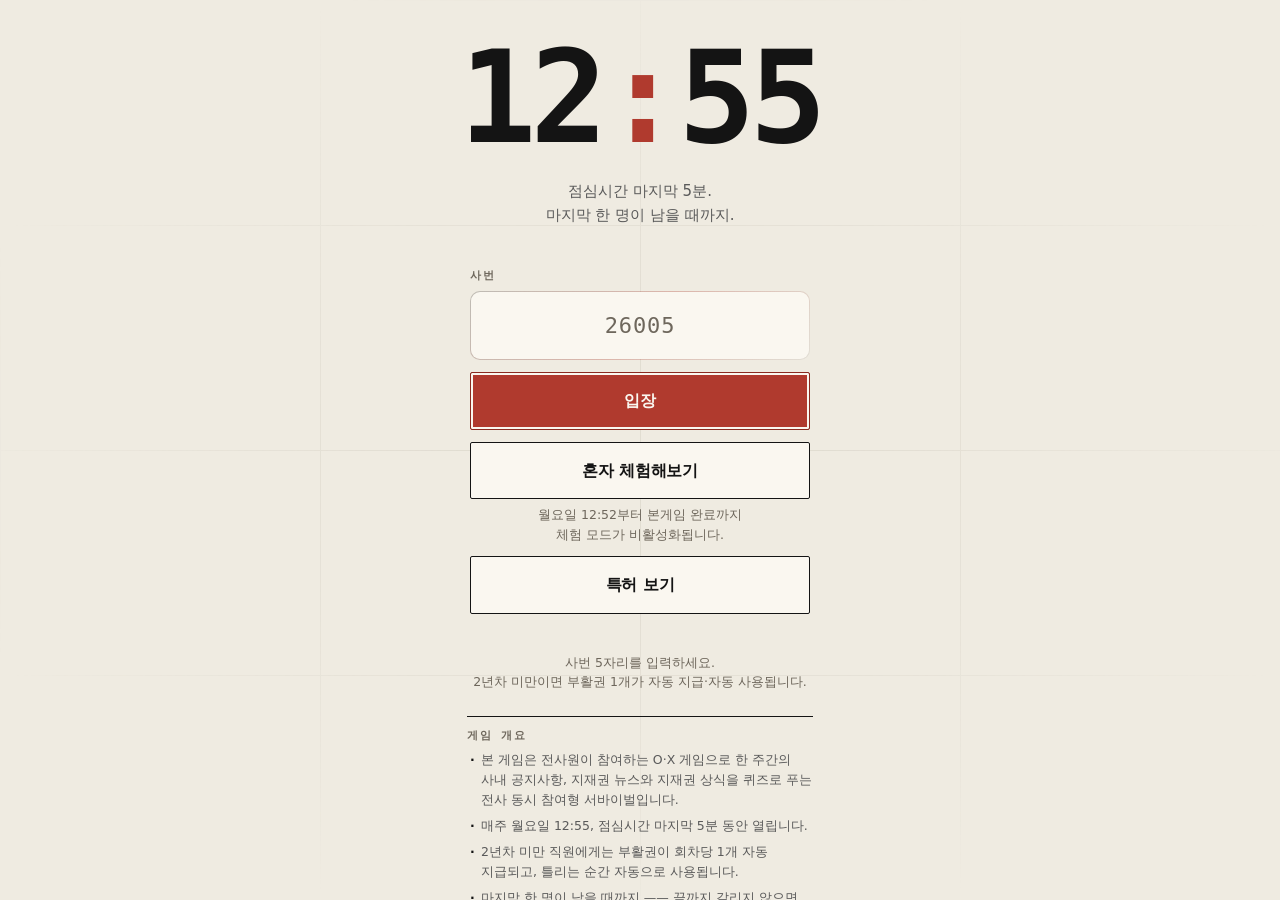
==== commit 771743e3: "대기실이 회차를 기다리는 화면이 된다 — 남은 시간, 선행기술 문헌, 두 갈래 체험 시간 - 대기 화면의 "시작까지"가 실제로 흐른다. idle 단계에 카운트다운 로직이 아예 없어" ====
--- a/public/index.html
+++ b/public/index.html
@@ -15,6 +15,7 @@
 
 <!-- ══════════════════════════════════ 로그인 -->
 <section class="screen" id="s-login">
+ <div class="login-body">
   <div class="clock" aria-label="12시 55분">12<span class="colon">:</span>55</div>
   <p class="tagline">점심시간 마지막 5분.<br>마지막 한 명이 남을 때까지.</p>
 
@@ -26,6 +27,7 @@
     </div>
     <button class="btn btn-primary" type="submit" id="join-btn">입장</button>
     <button class="btn" type="button" id="demo-open">혼자 체험해보기</button>
+    <p class="hint" style="text-align:center;margin-top:-6px">월요일 12:52부터 본게임 완료까지<br>체험 모드가 비활성화됩니다.</p>
     <button class="btn" type="button" id="spec-open">특허 보기</button>
     <p class="error" id="login-error" role="alert"></p>
     <p class="hint" id="login-hint">사번 5자리를 입력하세요.<br>2년차 미만이면 부활권 1개가 자동 지급·자동 사용됩니다.</p>
@@ -37,12 +39,11 @@
     <ul class="intro-list">
       <li>본 게임은 전사원이 참여하는 O·X 게임으로 한 주간의 사내 공지사항, 지재권 뉴스와 지재권 상식을 퀴즈로 푸는 전사 동시 참여형 서바이벌입니다.</li>
       <li>매주 월요일 12:55, 점심시간 마지막 5분 동안 열립니다.</li>
-      <li>문항마다 7초 안에 O 또는 X를 고르고, 틀리거나 답을 내지 않으면 그 자리에서 탈락합니다.</li>
-      <li>최대 10문항입니다. <b>5번째 문항부터는 전부 어려움</b>이고, 한 명이 남는 순간 끝납니다.</li>
       <li>2년차 미만 직원에게는 부활권이 회차당 1개 자동 지급되고, 틀리는 순간 자동으로 사용됩니다.</li>
       <li>마지막 한 명이 남을 때까지 —— 끝까지 갈리지 않으면 서든데스 숫자 문항으로 가립니다.</li>
     </ul>
   </section>
+ </div>
 </section>
 
 <!-- ══════════════════════════════════ 체험 모드 -->
@@ -83,6 +84,8 @@
 
 <!-- ══════════════════════════════════ 대기실 -->
 <section class="screen" id="s-lobby">
+ <div class="lobby-body">
+  <button class="btn-exit" type="button" id="lobby-exit">← 메인으로</button>
   <p class="greeting" id="lobby-greet" role="status" aria-live="polite"></p>
   <p class="hint" id="next-game" hidden style="text-align:center"></p>
   <div class="label" style="text-align:center">시작까지</div>
@@ -109,11 +112,30 @@
     O 또는 X를 7초 안에 고르세요.<br>답을 안 내면 오답으로 처리됩니다.
   </p>
 
-  <button class="btn" id="lobby-demo" hidden>혼자 체험해보기</button>
+  <!-- 문제 은행 미리보기 = 공보의 (56) 선행기술조사문헌 칸.
+       출제될 진술문이 아니라 그 근거가 된 원문 발췌를 싣는다. -->
+  <div class="q-carousel" id="q-carousel" hidden>
+    <div class="q-carousel-label">선행기술조사문헌</div>
+    <div class="q-carousel-viewport">
+      <div class="q-carousel-track" id="q-carousel-track">
+        <div class="q-carousel-card" data-slot="0"><i class="qc-n mono"></i><span class="qc-t"></span></div>
+        <div class="q-carousel-card is-center" data-slot="1"><i class="qc-n mono"></i><span class="qc-t"></span></div>
+        <div class="q-carousel-card" data-slot="2"><i class="qc-n mono"></i><span class="qc-t"></span></div>
+        <div class="q-carousel-card" data-slot="3"><i class="qc-n mono"></i><span class="qc-t"></span></div>
+      </div>
+    </div>
+  </div>
+
+  <div class="btn-row">
+    <button class="btn" id="lobby-demo" hidden>혼자 체험해보기</button>
+    <button class="btn" id="lobby-demo-headcount" hidden>현재인원으로 체험</button>
+  </div>
+  <p class="hint" id="lobby-demo-hint" hidden style="text-align:center;max-width:32ch">월요일 12:52부터 본게임 완료까지 체험 모드가 비활성화됩니다.</p>
 
   <div class="lobby-links">
     <button type="button" id="narration-toggle" aria-pressed="true">나레이션 켜짐</button>
   </div>
+ </div>
 </section>
 
 <!-- ══════════════════════════════════ 문항 진행 -->
--- a/public/style.css
+++ b/public/style.css
@@ -253,13 +253,22 @@
 /* ─────────────────────────────────────────────── 로그인 */
 
 #s-login {
-  justify-content: center;
+  /* 게임 개요가 붙으면서 작은 폰에서는 한 화면을 넘긴다. 로그인은 잘리면 안 되는 화면이다.
+     justify-content:center는 내용이 넘칠 때 위쪽이 스크롤로도 닿지 않는 채 잘린다 —
+     .login-body의 margin:auto로 대신 가운데를 잡는다(넘치면 자동으로 0이 되어 위부터 스크롤된다). */
+  overflow-y: auto;
+  -webkit-overflow-scrolling: touch;
+}
+
+.login-body {
+  display: flex;
+  flex-direction: column;
   align-items: center;
   gap: var(--sp-3);
   text-align: center;
-  /* 게임 개요가 붙으면서 작은 폰에서는 한 화면을 넘긴다. 로그인은 잘리면 안 되는 화면이다. */
-  overflow-y: auto;
-  -webkit-overflow-scrolling: touch;
+  width: 100%;
+  margin: auto;
+  padding: 20px 0;
 }
 
 #s-login .clock { font-size: clamp(72px, 24vw, 128px); }
@@ -311,6 +320,21 @@
 
 /* ─────────────────────────────────────────────── 버튼 */
 
+.btn-row {
+  display: flex;
+  gap: var(--sp-1);
+  width: 100%;
+  max-width: 340px;
+  flex-wrap: wrap;
+  justify-content: center;
+}
+
+.btn-row .btn {
+  flex: 1 1 0;
+  padding: 11px 10px;
+  font-size: 13.5px;
+}
+
 .btn {
   padding: 15px 22px;
   border-radius: 2px;
@@ -340,7 +364,32 @@
 
 /* ─────────────────────────────────────────────── 대기실 */
 
-#s-lobby { justify-content: center; align-items: center; gap: var(--sp-2); text-align: center; }
+#s-lobby { overflow-y: auto; -webkit-overflow-scrolling: touch; }
+
+.lobby-body {
+  display: flex;
+  flex-direction: column;
+  align-items: center;
+  gap: var(--sp-2);
+  text-align: center;
+  width: 100%;
+  margin: auto;
+  padding: 20px 0;
+}
+
+/* ── 대기실에서 메인으로 되돌아가는 문. 대기실의 주인공은 시계이므로 조용한 글자 버튼으로 둔다. */
+.btn-exit {
+  align-self: flex-start;
+  padding: 4px 2px;
+  border: none;
+  background: none;
+  font-family: var(--sans);
+  font-size: 12.5px;
+  color: var(--ink-3);
+  border-bottom: 1px solid transparent;
+}
+
+.btn-exit:hover { color: var(--ink); border-bottom-color: currentColor; }
 
 .countdown {
   font-family: var(--mono);
@@ -350,6 +399,118 @@
   letter-spacing: -0.05em;
   line-height: 1;
   color: var(--amber);
+}
+
+.countdown.countdown-long {
+  font-size: clamp(26px, 8vw, 40px);
+  letter-spacing: 0;
+}
+
+/* ── 문제 은행 미리보기 —— 공보의 (56) 선행기술조사문헌 칸을 그대로 옮겼다.
+   괘선 아래 문헌 카드가 늘어서고, 초점이 아닌 문헌은 해칭 장막으로 덮인다.
+   가운데를 강조하는 수단은 배율이 아니라 지면·괘선의 무게다 —— 확대는 인쇄물에 없다. */
+.q-carousel {
+  width: 100%;
+  max-width: 340px;
+  border-top: 1.5px solid var(--ink);
+  padding-top: 9px;
+  text-align: left;
+}
+
+.q-carousel-label {
+  font-family: var(--sans);
+  font-size: 10.5px;
+  letter-spacing: 0.1em;
+  color: var(--ink-3);
+  margin-bottom: 8px;
+}
+
+.q-carousel-label::before {
+  content: "( 56 ) ";
+  font-family: var(--mono);
+  color: var(--ink-2);
+}
+
+/* 세 칸이 보이는 창 — 트랙이 좌로 미끄러지고, 넘친 양옆 칸은 여기서 잘린다.
+   가운데 카드가 위아래로 넘치므로 세로 여백을 그만큼 둔다. */
+.q-carousel-viewport {
+  overflow: hidden;
+  padding: 9px 0 3px;
+}
+
+.q-carousel-track {
+  display: flex;
+  align-items: center;
+  justify-content: flex-start;
+  gap: 7px;
+  width: max-content;
+  margin: 0 auto;
+  transition: transform 520ms var(--ease-editorial);
+}
+
+.q-carousel-card {
+  position: relative;
+  flex: 0 0 clamp(92px, 27vw, 108px);
+  height: 84px;
+  padding: 7px 8px;
+  border: 1px solid var(--line);
+  border-radius: 2px;
+  background: var(--surface);
+  overflow: hidden;
+  transition: height 520ms var(--ease-editorial),
+              border-color 520ms var(--ease-editorial),
+              background-color 520ms var(--ease-editorial);
+}
+
+/* 초점이 아닌 문헌은 해칭으로 덮는다 —— 이 프로젝트가 「지금은 아님」을 그리는 방식. */
+.q-carousel-card::after {
+  content: "";
+  position: absolute;
+  inset: 0;
+  pointer-events: none;
+  background: repeating-linear-gradient(
+    -45deg, rgba(20, 20, 20, 0.055) 0 1px, transparent 1px 5px);
+  transition: opacity 520ms var(--ease-editorial);
+}
+
+.q-carousel-card .qc-n {
+  display: block;
+  font-size: 9px;
+  font-style: normal;
+  letter-spacing: 0.02em;
+  color: var(--ink-3);
+  margin-bottom: 4px;
+}
+
+/* 줄 수는 카드 높이에 맞춰 딱 떨어지게 잡는다 —— 한 줄이 반쯤 잘리면 오식으로 보인다.
+   측면 카드 3줄(≈46px) + 번호 15px + 여백 14px ≈ 75px < 84px. */
+.q-carousel-card .qc-t {
+  display: -webkit-box;
+  -webkit-box-orient: vertical;
+  -webkit-line-clamp: 3;
+  overflow: hidden;
+  font-family: var(--serif);
+  font-size: 10.5px;
+  line-height: 1.46;
+  color: var(--ink-3);
+  text-wrap: pretty;
+}
+
+/* 가운데 문헌 —— 종이가 한 겹 올라오고 괘선이 먹으로 굵어진다. */
+.q-carousel-card.is-center {
+  height: 100px;
+  border-color: var(--ink);
+  background: var(--surface-2);
+}
+
+.q-carousel-card.is-center::after { opacity: 0; }
+.q-carousel-card.is-center .qc-n { color: var(--ink-2); }
+
+/* 가운데는 4줄(≈67px) + 번호 15px + 여백 14px ≈ 96px < 100px. */
+.q-carousel-card.is-center .qc-t {
+  -webkit-line-clamp: 4;
+  font-size: 11.5px;
+  color: var(--ink);
 }
 
 .dial {
